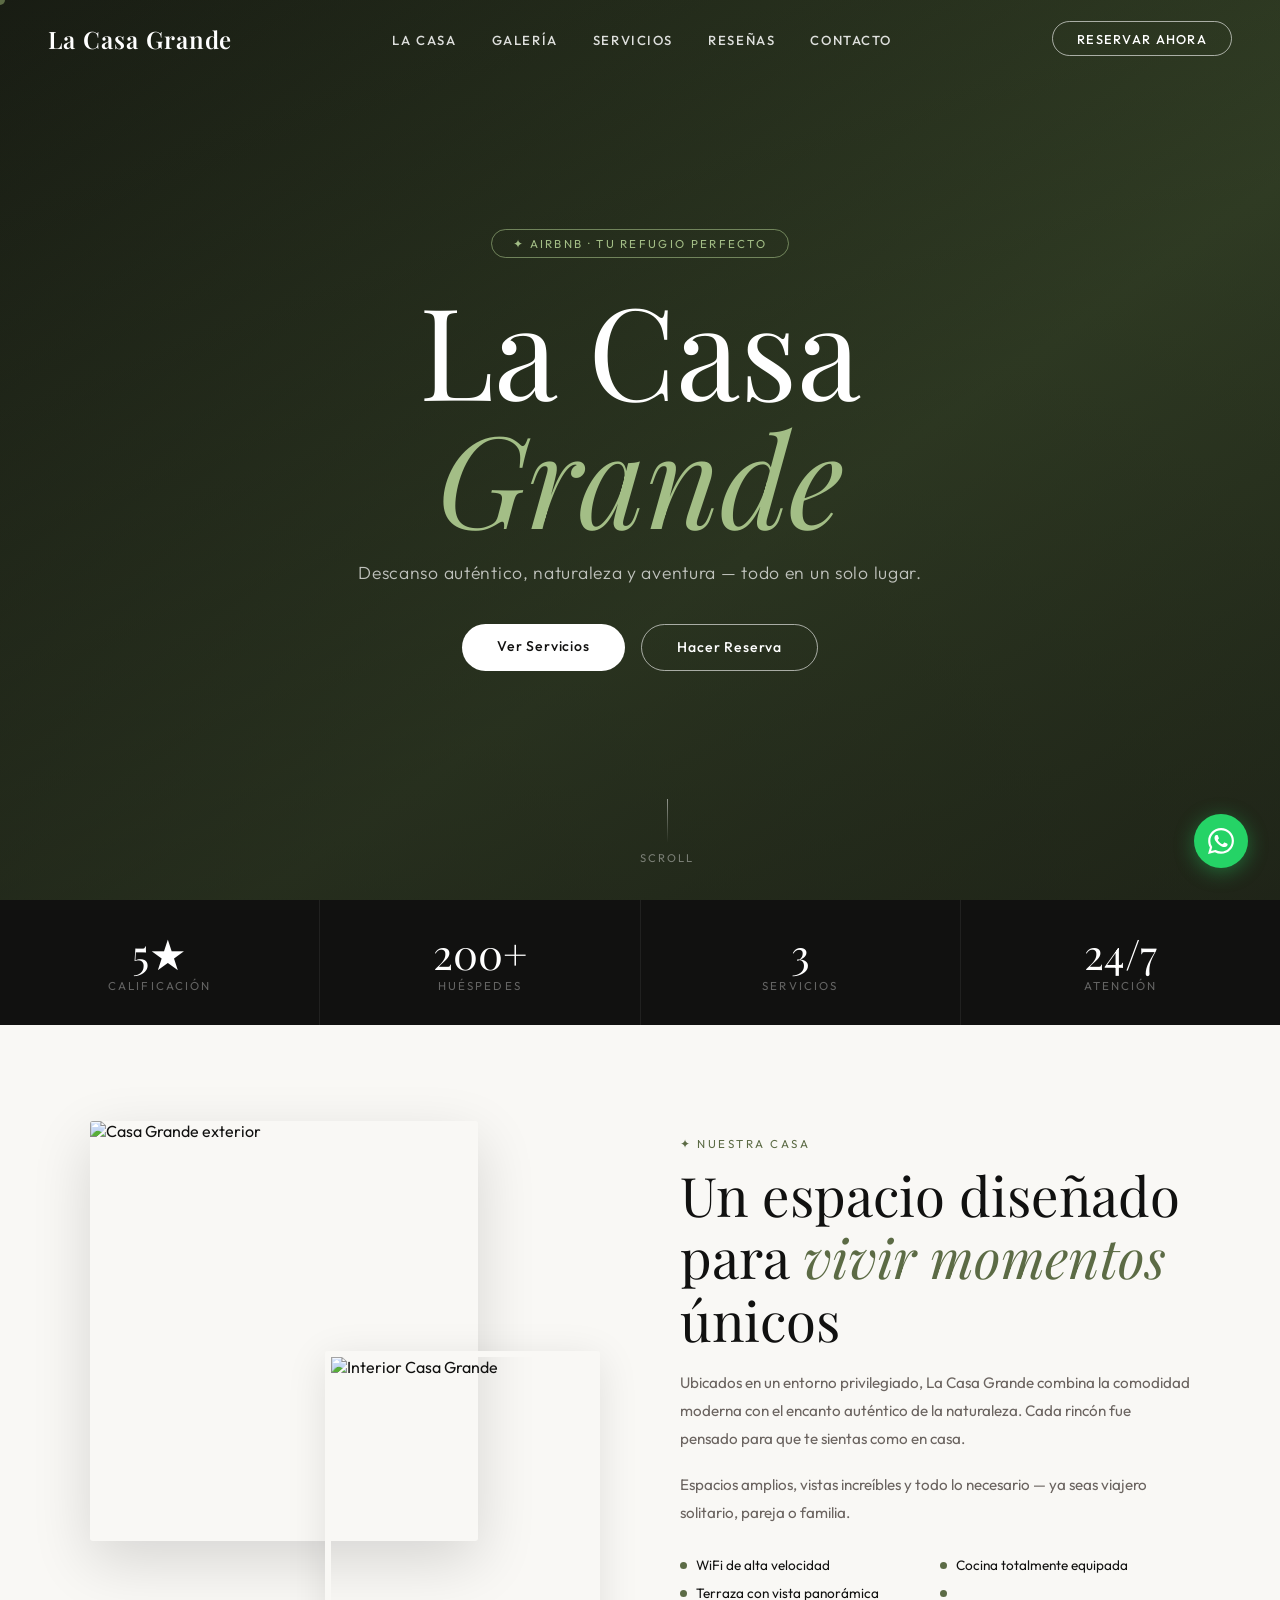
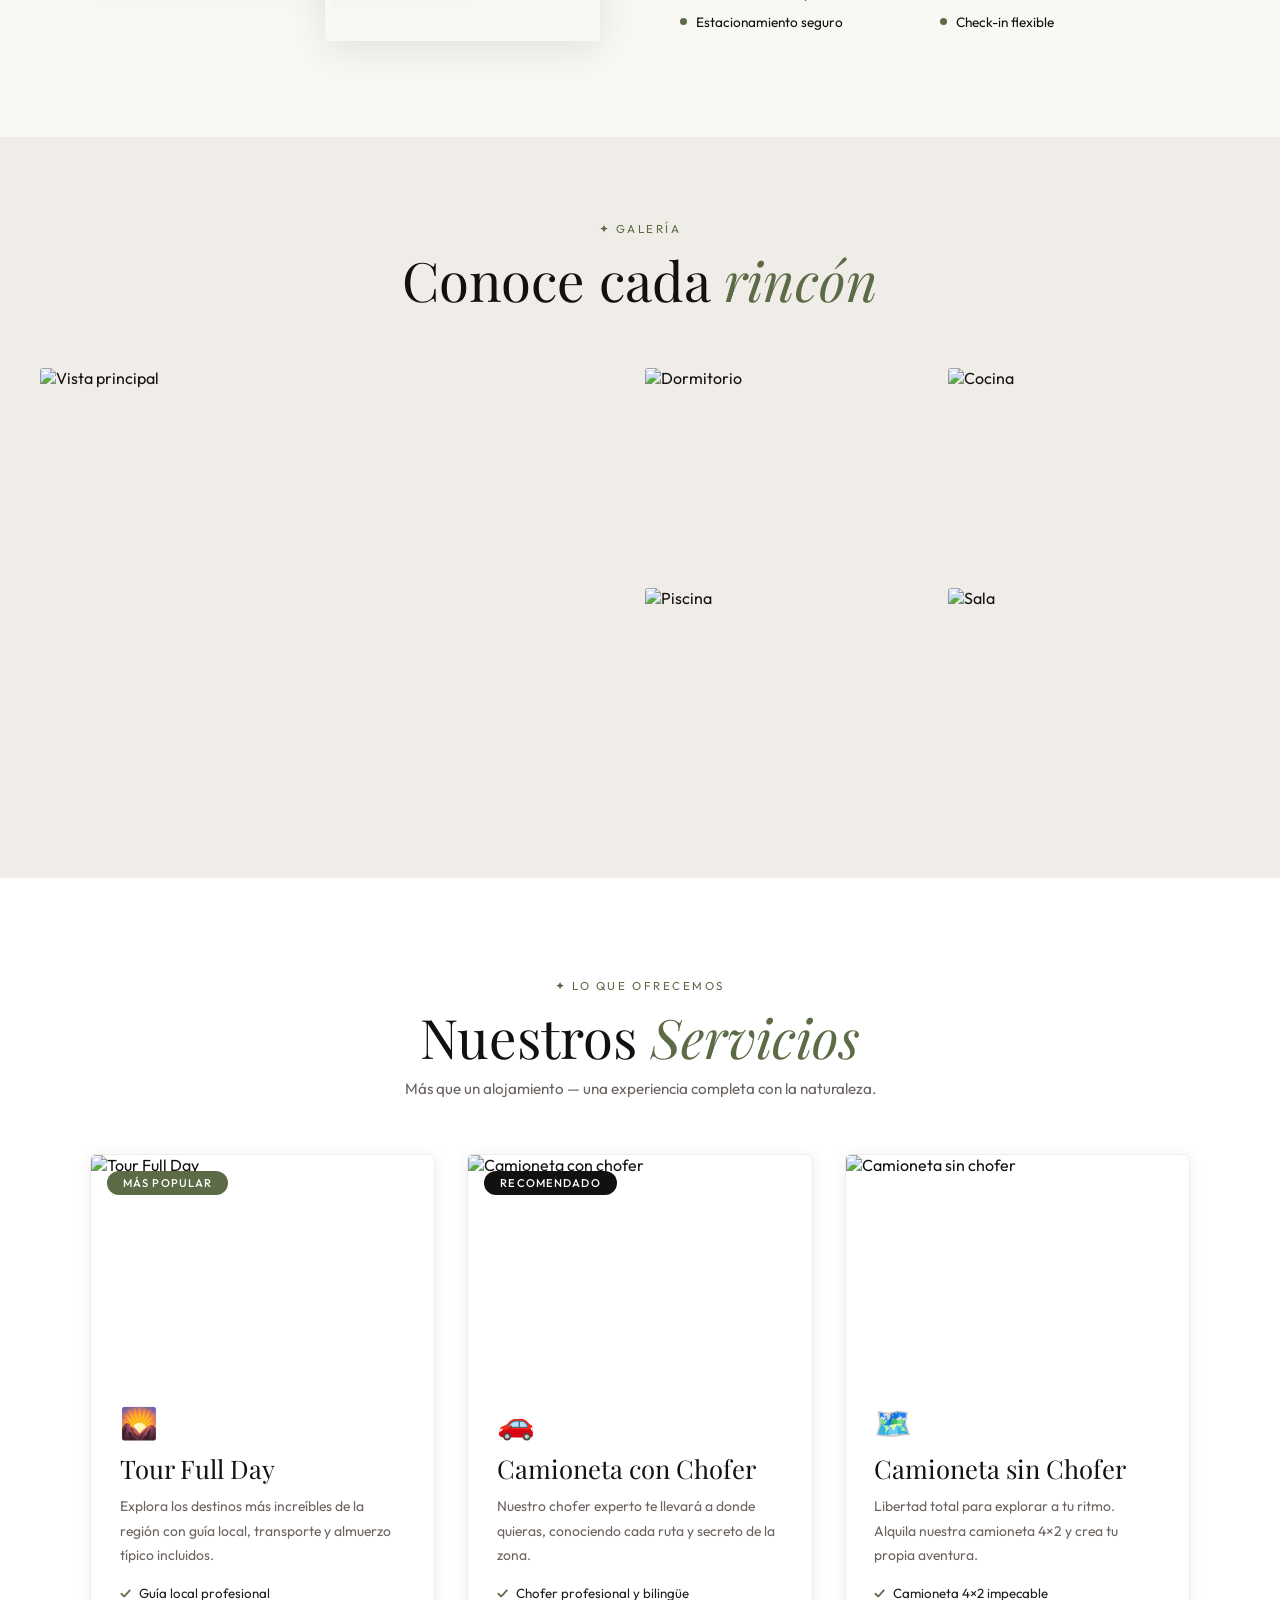
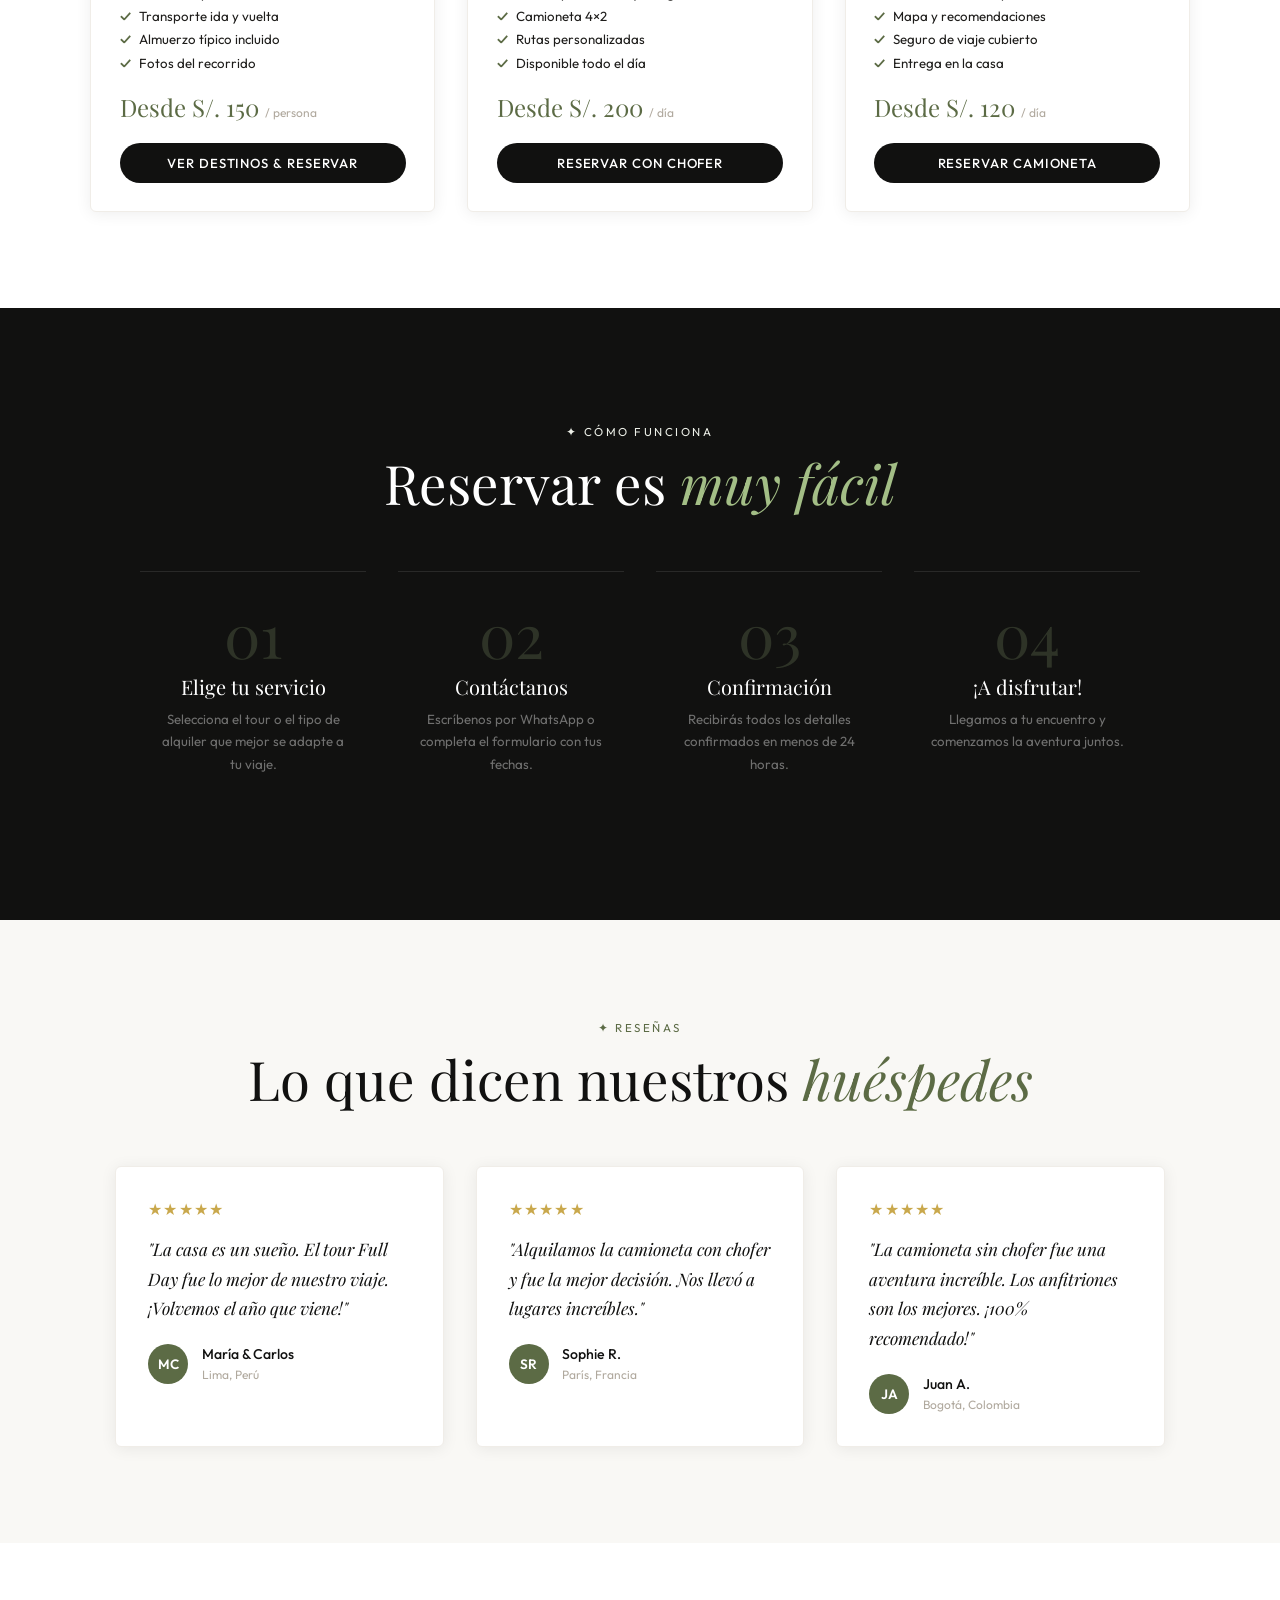
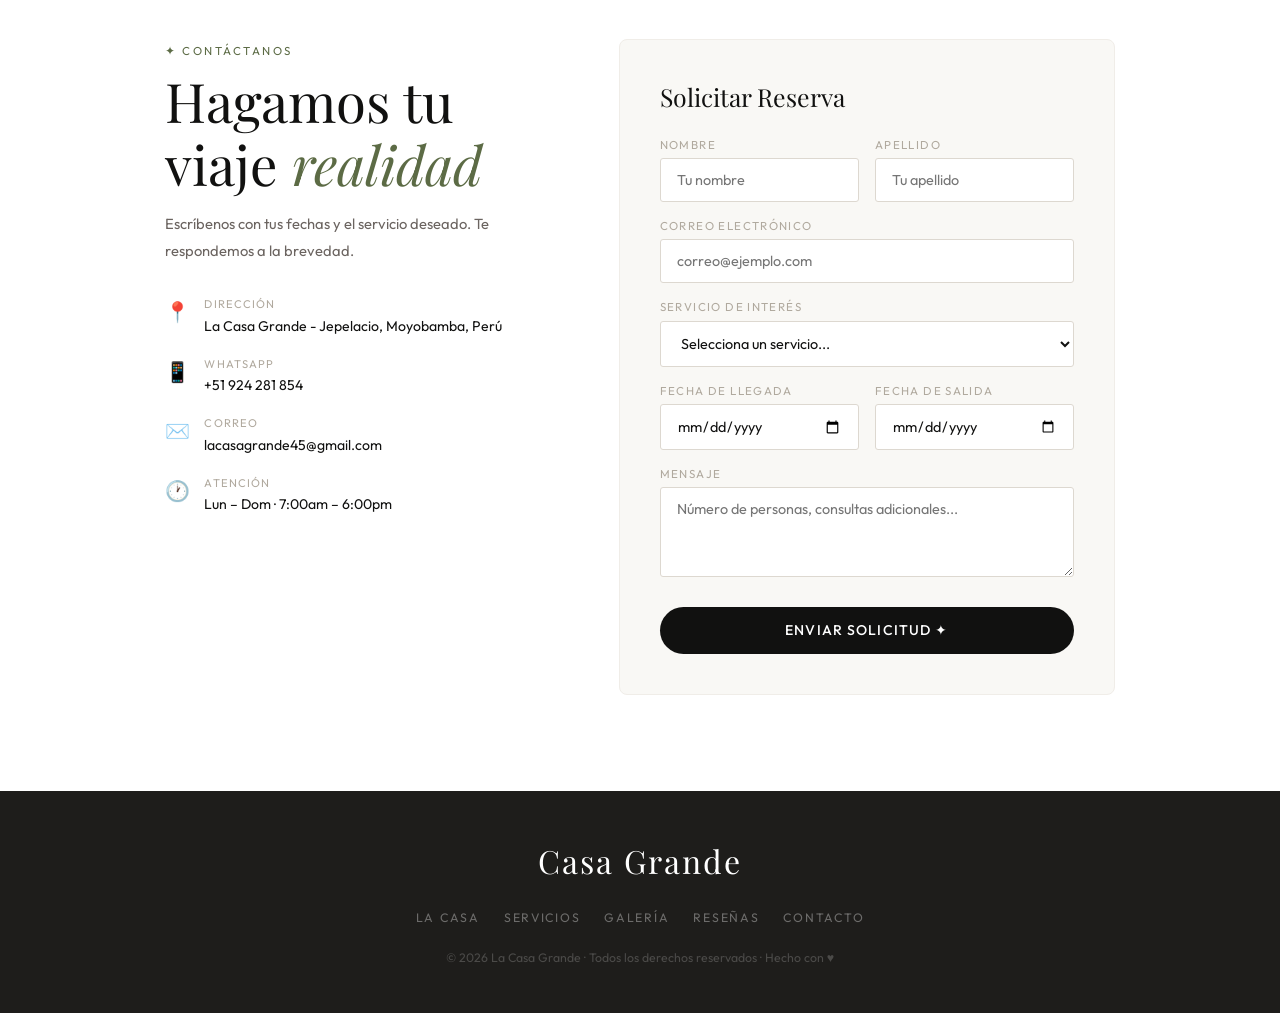
==== index.html @ bedd9e6c "Add files via upload" ====
<!DOCTYPE html>
<html lang="es">
<head>
  <meta charset="UTF-8" />
  <meta name="viewport" content="width=device-width, initial-scale=1.0" />
  <title>La Casa Grande</title>
  <link rel="preconnect" href="https://fonts.googleapis.com" />
  <link href="https://fonts.googleapis.com/css2?family=Playfair+Display:ital,wght@0,400;0,600;1,400&family=Outfit:wght@300;400;500&display=swap" rel="stylesheet" />
  <link rel="stylesheet" href="style.css" />
</head>
<body>

  <!-- CURSOR PERSONALIZADO-->
  <div id="cursor"></div>

   <!--===== NAVEGACIÓN =====>-->
  <nav id="navbar">
    <a class="nav-logo" href="#">La Casa Grande</a>
    <ul class="nav-links">
      <li><a href="#nosotros">La Casa</a></li>
      <li><a href="#galeria">Galería</a></li>
      <li><a href="#servicios">Servicios</a></li>
      <li><a href="#testimonios">Reseñas</a></li>
      <li><a href="#contacto">Contacto</a></li>
    </ul>
    <a class="nav-cta" href="#contacto">Reservar Ahora</a>
    <button class="hamburger" id="hamburger" aria-label="Menú">
      <span></span><span></span><span></span>
    </button>
  </nav>

  <!-- MENÚ MÓVIL -->
  <div class="mobile-menu" id="mobileMenu">
    <ul>
      <li><a href="#nosotros" class="mob-link">La Casa</a></li>
      <li><a href="#galeria" class="mob-link">Galería</a></li>
      <li><a href="#servicios" class="mob-link">Servicios</a></li>
      <li><a href="#testimonios" class="mob-link">Reseñas</a></li>
      <li><a href="#contacto" class="mob-link">Contacto</a></li>
    </ul>
  </div>

  <!-- ===== HERO ===== -->
  <section id="hero">
    <div class="hero-bg"></div>
    <div class="hero-foto"></div>
    <div class="hero-overlay"></div>
    <div class="hero-content">
      <p class="hero-badge">✦ Airbnb · Tu refugio perfecto</p>
      <h1 class="hero-title">La Casa <em>Grande</em></h1>
      <p class="hero-sub">Descanso auténtico, naturaleza y aventura — todo en un solo lugar.</p>
      <div class="hero-btns">
        <a class="btn-blanco" href="#servicios">Ver Servicios</a>
        <a class="btn-borde" href="#contacto">Hacer Reserva</a>
      </div>
    </div>
    <div class="hero-scroll">
      <div class="scroll-bar"></div>
      <span>Scroll</span>
    </div>
  </section>

  <!-- ===== STRIP DE NÚMEROS ===== -->
  <div class="stats-strip">
    <div class="stat-item">
      <span class="stat-n">5★</span>
      <span class="stat-l">Calificación</span>
    </div>
    <div class="stat-item">
      <span class="stat-n">200+</span>
      <span class="stat-l">Huéspedes</span>
    </div>
    <div class="stat-item">
      <span class="stat-n">3</span>
      <span class="stat-l">Servicios</span>
    </div>
    <div class="stat-item">
      <span class="stat-n">24/7</span>
      <span class="stat-l">Atención</span>
    </div>
  </div>

  <!-- ===== NOSOTROS ===== -->
  <section id="nosotros">
    <div class="nosotros-grid">
      <div class="nosotros-imgs reveal">
        <div class="img-principal">
          <!-- Reemplaza src con tu foto real -->
          <img src="https://images.unsplash.com/photo-1564013799919-ab600027ffc6?w=900&q=80" alt="Casa Grande exterior" />
        </div>
        <div class="img-secundaria">
          <!-- Reemplaza src con tu foto real -->
          <img src="https://images.unsplash.com/photo-1502005229762-cf1b2da7c5d6?w=600&q=80" alt="Interior Casa Grande" />
        </div>
      </div>
      <div class="nosotros-texto reveal">
        <span class="tag">✦ Nuestra Casa</span>
        <h2 class="titulo-seccion">Un espacio diseñado para <em>vivir momentos</em> únicos</h2>
        <p>Ubicados en un entorno privilegiado, La Casa Grande combina la comodidad moderna con el encanto auténtico de la naturaleza. Cada rincón fue pensado para que te sientas como en casa.</p>
        <p>Espacios amplios, vistas increíbles y todo lo necesario — ya seas viajero solitario, pareja o familia.</p>
        <ul class="features-list">
          <li>WiFi de alta velocidad</li>
          <li>Cocina totalmente equipada</li>
          <li>Terraza con vista panorámica</li>
          <li></li>
          <li>Estacionamiento seguro</li>
          <li>Check-in flexible</li>
        </ul>
      </div>
    </div>
  </section>

  <!-- ===== GALERÍA ===== -->
  <section id="galeria">
    <div class="seccion-cabecera reveal">
      <span class="tag">✦ Galería</span>
      <h2 class="titulo-seccion">Conoce cada <em>rincón</em></h2>
    </div>
    <div class="galeria-grid reveal">
      <!-- Reemplaza src con tus fotos reales -->
      <div class="g-item g-grande">
        <img src="https://images.unsplash.com/photo-1512917774080-9991f1c4c750?w=900&q=80" alt="Vista principal" />
        <div class="g-overlay"></div>
      </div>
      <div class="g-item">
        <img src="https://images.unsplash.com/photo-1540518614846-7eded433c457?w=600&q=80" alt="Dormitorio" />
        <div class="g-overlay"></div>
      </div>
      <div class="g-item">
        <img src="https://images.unsplash.com/photo-1600585154526-990dced4db0d?w=600&q=80" alt="Cocina" />
        <div class="g-overlay"></div>
      </div>
      <div class="g-item">
        <img src="https://images.unsplash.com/photo-1571896349842-33c89424de2d?w=600&q=80" alt="Piscina" />
        <div class="g-overlay"></div>
      </div>
      <div class="g-item">
        <img src="https://images.unsplash.com/photo-1502005229762-cf1b2da7c5d6?w=600&q=80" alt="Sala" />
        <div class="g-overlay"></div>
      </div>
    </div>
  </section>

  <!-- ===== SERVICIOS ===== -->
  <section id="servicios">
    <div class="seccion-cabecera reveal">
      <span class="tag">✦ Lo que ofrecemos</span>
      <h2 class="titulo-seccion">Nuestros <em>Servicios</em></h2>
      <p class="cabecera-sub">Más que un alojamiento — una experiencia completa con la naturaleza.</p>
    </div>

    <div class="servicios-grid">

      <!-- TOUR FULL DAY -->
      <article class="card reveal">
        <div class="card-foto">
          <img src="IMG/image/tours+.png" alt="Tour Full Day" />
          <span class="card-badge badge-verde">Más popular</span>
        </div>
        <div class="card-cuerpo">
          <div class="card-icono">🌄</div>
          <h3 class="card-titulo">Tour Full Day</h3>
          <p class="card-desc">Explora los destinos más increíbles de la región con guía local, transporte y almuerzo típico incluidos.</p>
          <ul class="card-lista">
            <li>Guía local profesional</li>
            <li>Transporte ida y vuelta</li>
            <li>Almuerzo típico incluido</li>
            <li>Fotos del recorrido</li>
          </ul>
          <p class="card-precio">Desde S/. 150 <small>/ persona</small></p>
           <a class="card-btn" href="tours.html">Ver Destinos & Reservar</a>
        </div>
      </article>

      <!-- CAMIONETA CON CHOFER -->
      <article class="card reveal">
        <div class="card-foto">
          <img src="IMG/image/changan.jpg" alt="Camioneta con chofer" />
          <span class="card-badge badge-negro">Recomendado</span>
        </div>
        <div class="card-cuerpo">
          <div class="card-icono">🚗</div>
          <h3 class="card-titulo">Camioneta con Chofer</h3>
          <p class="card-desc">Nuestro chofer experto te llevará a donde quieras, conociendo cada ruta y secreto de la zona.</p>
          <ul class="card-lista">
            <li>Chofer profesional y bilingüe</li>
            <li>Camioneta 4×2</li>
            <li>Rutas personalizadas</li>
            <li>Disponible todo el día</li>
          </ul>
          <p class="card-precio">Desde S/. 200 <small>/ día</small></p>
          <a class="card-btn" href="#contacto">Reservar con Chofer</a>
        </div>
      </article>

      <!-- CAMIONETA SIN CHOFER -->
      <article class="card reveal">
        <div class="card-foto">
          <img src="IMG/image/changan1.png" alt="Camioneta sin chofer" />
        </div>
        <div class="card-cuerpo">
          <div class="card-icono">🗺️</div>
          <h3 class="card-titulo">Camioneta sin Chofer</h3>
          <p class="card-desc">Libertad total para explorar a tu ritmo. Alquila nuestra camioneta 4×2 y crea tu propia aventura.</p>
          <ul class="card-lista">
            <li>Camioneta 4×2 impecable</li>
            <li>Mapa y recomendaciones</li>
            <li>Seguro de viaje cubierto</li>
            <li>Entrega en la casa</li>
          </ul>
          <p class="card-precio">Desde S/. 120 <small>/ día</small></p>
          <a class="card-btn" href="#contacto">Reservar Camioneta</a>
        </div>
      </article>

    </div>
  </section>

  <!-- ===== PROCESO ===== -->
  <section id="proceso">
    <div class="proceso-inner">
      <div class="seccion-cabecera reveal">
        <span class="tag tag-claro">✦ Cómo funciona</span>
        <h2 class="titulo-seccion titulo-blanco">Reservar es <em>muy fácil</em></h2>
      </div>
      <div class="pasos-grid">
        <div class="paso reveal">
          <div class="paso-num">01</div>
          <h3 class="paso-titulo">Elige tu servicio</h3>
          <p class="paso-desc">Selecciona el tour o el tipo de alquiler que mejor se adapte a tu viaje.</p>
        </div>
        <div class="paso reveal">
          <div class="paso-num">02</div>
          <h3 class="paso-titulo">Contáctanos</h3>
          <p class="paso-desc">Escríbenos por WhatsApp o completa el formulario con tus fechas.</p>
        </div>
        <div class="paso reveal">
          <div class="paso-num">03</div>
          <h3 class="paso-titulo">Confirmación</h3>
          <p class="paso-desc">Recibirás todos los detalles confirmados en menos de 24 horas.</p>
        </div>
        <div class="paso reveal">
          <div class="paso-num">04</div>
          <h3 class="paso-titulo">¡A disfrutar!</h3>
          <p class="paso-desc">Llegamos a tu encuentro y comenzamos la aventura juntos.</p>
        </div>
      </div>
    </div>
  </section>

  <!-- ===== TESTIMONIOS ===== -->
  <section id="testimonios">
    <div class="seccion-cabecera reveal">
      <span class="tag">✦ Reseñas</span>
      <h2 class="titulo-seccion">Lo que dicen nuestros <em>huéspedes</em></h2>
    </div>
    <div class="test-grid">
      <div class="test-card reveal">
        <div class="estrellas">★★★★★</div>
        <p class="test-texto">"La casa es un sueño. El tour Full Day fue lo mejor de nuestro viaje. ¡Volvemos el año que viene!"</p>
        <div class="test-autor">
          <div class="test-avatar">MC</div>
          <div>
            <strong>María & Carlos</strong>
            <span>Lima, Perú</span>
          </div>
        </div>
      </div>
      <div class="test-card reveal">
        <div class="estrellas">★★★★★</div>
        <p class="test-texto">"Alquilamos la camioneta con chofer y fue la mejor decisión. Nos llevó a lugares increíbles."</p>
        <div class="test-autor">
          <div class="test-avatar">SR</div>
          <div>
            <strong>Sophie R.</strong>
            <span>París, Francia</span>
          </div>
        </div>
      </div>
      <div class="test-card reveal">
        <div class="estrellas">★★★★★</div>
        <p class="test-texto">"La camioneta sin chofer fue una aventura increíble. Los anfitriones son los mejores. ¡100% recomendado!"</p>
        <div class="test-autor">
          <div class="test-avatar">JA</div>
          <div>
            <strong>Juan A.</strong>
            <span>Bogotá, Colombia</span>
          </div>
        </div>
      </div>
    </div>
  </section>

  <!-- ===== CONTACTO ===== -->
  <section id="contacto">
    <div class="contacto-grid">
      <div class="contacto-info reveal">
        <span class="tag">✦ Contáctanos</span>
        <h2 class="titulo-seccion">Hagamos tu viaje <em>realidad</em></h2>
        <p>Escríbenos con tus fechas y el servicio deseado. Te respondemos a la brevedad.</p>
        <ul class="info-lista">
          <li>
            <span class="info-icono">📍</span>
            <div>
              <small>Dirección</small>
              La Casa Grande - Jepelacio, Moyobamba, Perú
            </div>
          </li>
          <li>
            <span class="info-icono">📱</span>
            <div>
              <small>WhatsApp</small>
              +51 924 281 854
            </div>
          </li>
          <li>
            <span class="info-icono">✉️</span>
            <div>
              <small>Correo</small>
              lacasagrande45@gmail.com
            </div>
          </li>
          <li>
            <span class="info-icono">🕐</span>
            <div>
              <small>Atención</small>
              Lun – Dom · 7:00am – 6:00pm
            </div>
          </li>
        </ul>
      </div>

      <div class="formulario-wrap reveal">
        <h3 class="form-titulo">Solicitar Reserva</h3>
        <form id="reservaForm" novalidate>
          <div class="form-row">
            <div class="campo">
              <label for="nombre">Nombre</label>
              <input type="text" id="nombre" name="nombre" placeholder="Tu nombre" required />
            </div>
            <div class="campo">
              <label for="apellido">Apellido</label>
              <input type="text" id="apellido" name="apellido" placeholder="Tu apellido" required />
            </div>
          </div>
          <div class="campo">
            <label for="email">Correo electrónico</label>
            <input type="email" id="email" name="email" placeholder="correo@ejemplo.com" required />
          </div>
          <div class="campo">
            <label for="servicio">Servicio de interés</label>
            <select id="servicio" name="servicio" required>
              <option value="">Selecciona un servicio...</option>
              <option value="tour">🌄 Tour Full Day</option>
              <option value="con-chofer">🚗 Camioneta con Chofer</option>
              <option value="sin-chofer">🗺️ Camioneta sin Chofer</option>
              <option value="hospedaje">🏠 Solo alojamiento</option>
            </select>
          </div>
          <div class="form-row">
            <div class="campo">
              <label for="llegada">Fecha de llegada</label>
              <input type="date" id="llegada" name="llegada" required />
            </div>
            <div class="campo">
              <label for="salida">Fecha de salida</label>
              <input type="date" id="salida" name="salida" required />
            </div>
          </div>
          <div class="campo">
            <label for="mensaje">Mensaje</label>
            <textarea id="mensaje" name="mensaje" placeholder="Número de personas, consultas adicionales..."></textarea>
          </div>
          <div id="form-msg" class="form-mensaje" aria-live="polite"></div>
          <button type="submit" class="btn-submit">Enviar Solicitud ✦</button>
        </form>
      </div>
    </div>
  </section>

  <!-- ===== WHATSAPP FLOTANTE ===== -->
  <a class="wa-float" href="https://wa.me/51924281854?text=Hola%20Casa%20Grande,%20deseo%20solicitar%20una%20reserva" target="_blank" rel="noopener" title="Escríbenos por WhatsApp">
    <svg viewBox="0 0 24 24" xmlns="http://www.w3.org/2000/svg" aria-hidden="true">
      <path d="M17.472 14.382c-.297-.149-1.758-.867-2.03-.967-.273-.099-.471-.148-.67.15-.197.297-.767.966-.94 1.164-.173.199-.347.223-.644.075-.297-.15-1.255-.463-2.39-1.475-.883-.788-1.48-1.761-1.653-2.059-.173-.297-.018-.458.13-.606.134-.133.298-.347.446-.52.149-.174.198-.298.298-.497.099-.198.05-.371-.025-.52-.075-.149-.669-1.612-.916-2.207-.242-.579-.487-.5-.669-.51-.173-.008-.371-.01-.57-.01-.198 0-.52.074-.792.372-.272.297-1.04 1.016-1.04 2.479 0 1.462 1.065 2.875 1.213 3.074.149.198 2.096 3.2 5.077 4.487.709.306 1.262.489 1.694.625.712.227 1.36.195 1.871.118.571-.085 1.758-.719 2.006-1.413.248-.694.248-1.289.173-1.413-.074-.124-.272-.198-.57-.347m-5.421 7.403h-.004a9.87 9.87 0 01-5.031-1.378l-.361-.214-3.741.982.998-3.648-.235-.374a9.86 9.86 0 01-1.51-5.26c.001-5.45 4.436-9.884 9.888-9.884 2.64 0 5.122 1.03 6.988 2.898a9.825 9.825 0 012.893 6.994c-.003 5.45-4.437 9.884-9.885 9.884m8.413-18.297A11.815 11.815 0 0012.05 0C5.495 0 .16 5.335.157 11.892c0 2.096.547 4.142 1.588 5.945L.057 24l6.305-1.654a11.882 11.882 0 005.683 1.448h.005c6.554 0 11.89-5.335 11.893-11.893a11.821 11.821 0 00-3.48-8.413z"/>
    </svg>
  </a>

  <!-- ===== FOOTER ===== -->
  <footer id="footer">
    <div class="footer-inner">
      <div class="footer-logo">Casa Grande</div>
      <ul class="footer-nav">
        <li><a href="#nosotros">La Casa</a></li>
        <li><a href="#servicios">Servicios</a></li>
        <li><a href="#galeria">Galería</a></li>
        <li><a href="#testimonios">Reseñas</a></li>
        <li><a href="#contacto">Contacto</a></li>
      </ul>
      <p class="footer-copy">© 2026 La Casa Grande · Todos los derechos reservados · Hecho con ♥</p>
    </div>
  </footer>

  <script src="script.js"></script>
</body>
</html>
---- style.css ----
/* ============================================================
   CASA GRANDE — style.css
   Paleta: Blanco puro · Negro profundo · Verde oliva/salvia
   Tipografía: Playfair Display (display) + Outfit (body)
   ============================================================ */

/* ===== VARIABLES ===== */
:root {
  --blanco:    #ffffff;
  --crema:     #f9f8f5;
  --gris-claro:#f0ede8;
  --gris-med:  #b0a99e;
  --gris-text: #6b6460;
  --negro:     #111110;
  --negro-soft:#1e1d1b;
  --oliva:     #5c6b45;
  --oliva-clr: #7a8f5f;
  --oliva-bg:  #edf0e8;
  --dorado:    #c9a84c;

  --sombra-s:  0 2px 16px rgba(0,0,0,.07);
  --sombra-m:  0 8px 40px rgba(0,0,0,.10);
  --sombra-l:  0 20px 60px rgba(0,0,0,.14);
  --radio:     3px;
  --transicion: .35s cubic-bezier(.4,0,.2,1);
}

/* ===== RESET ===== */
*, *::before, *::after {
  box-sizing: border-box;
  margin: 0;
  padding: 0;
}

html {
  scroll-behavior: smooth;
  font-size: 16px;
}

body {
  font-family: 'Outfit', sans-serif;
  background: var(--blanco);
  color: var(--negro);
  overflow-x: hidden;
  cursor: none;
}

img {
  display: block;
  width: 100%;
  height: 100%;
  object-fit: cover;
}

a {
  text-decoration: none;
  color: inherit;
}

ul {
  list-style: none;
}

/* ===== CURSOR ===== */
#cursor {
  position: fixed;
  z-index: 9999;
  width: 10px;
  height: 10px;
  background: var(--oliva);
  border-radius: 50%;
  pointer-events: none;
  transform: translate(-50%, -50%);
  transition: transform .18s ease, background .3s, width .18s, height .18s;
}

#cursor.grande {
  width: 44px;
  height: 44px;
  background: rgba(92, 107, 69, .15);
  border: 1.5px solid var(--oliva);
}

/* ===== CLASES UTILITARIAS ===== */
.tag {
  display: inline-block;
  font-size: .72rem;
  letter-spacing: .22em;
  text-transform: uppercase;
  color: var(--oliva);
  margin-bottom: .8rem;
}

.tag-claro { color: var(--oliva-bg); }

.titulo-seccion {
  font-family: 'Playfair Display', serif;
  font-size: clamp(2rem, 4.5vw, 3.4rem);
  font-weight: 400;
  line-height: 1.15;
  color: var(--negro);
}

.titulo-seccion em {
  font-style: italic;
  color: var(--oliva);
}

.titulo-blanco { color: var(--blanco); }
.titulo-blanco em { color: #a3be86; }

.seccion-cabecera { text-align: center; margin-bottom: 3.5rem; }
.cabecera-sub { color: var(--gris-text); margin-top: .7rem; font-size: .95rem; }

section { padding: 6rem 2rem; }

/* ===== REVEAL ANIMATION ===== */
.reveal {
  opacity: 0;
  transform: translateY(28px);
  transition: opacity .75s ease, transform .75s ease;
}
.reveal.visible {
  opacity: 1;
  transform: translateY(0);
}

/* ===== BOTONES GLOBALES ===== */
.btn-blanco {
  display: inline-block;
  padding: .85rem 2.2rem;
  background: var(--blanco);
  color: var(--negro);
  border-radius: 2rem;
  font-size: .88rem;
  font-weight: 500;
  letter-spacing: .06em;
  transition: background var(--transicion), transform .2s;
}
.btn-blanco:hover { background: var(--gris-claro); transform: translateY(-2px); }

.btn-borde {
  display: inline-block;
  padding: .85rem 2.2rem;
  background: transparent;
  color: var(--blanco);
  border: 1.5px solid rgba(255,255,255,.6);
  border-radius: 2rem;
  font-size: .88rem;
  font-weight: 500;
  letter-spacing: .06em;
  transition: background var(--transicion);
}
.btn-borde:hover { background: rgba(255,255,255,.12); }

/* ================================================================
   NAVEGACIÓN
   ================================================================ */
#navbar {
  position: fixed;
  top: 0; left: 0; right: 0;
  z-index: 100;
  display: flex;
  align-items: center;
  justify-content: space-between;
  padding: 1.3rem 3rem;
  background: transparent;
  transition: background var(--transicion), box-shadow var(--transicion), padding var(--transicion);
}

#navbar.scrolled {
  background: rgba(255,255,255,.95);
  backdrop-filter: blur(16px);
  box-shadow: var(--sombra-s);
  padding: .9rem 3rem;
}

.nav-logo {
  font-family: 'Playfair Display', serif;
  font-size: 1.5rem;
  font-weight: 600;
  color: var(--blanco);
  letter-spacing: .04em;
  transition: color var(--transicion);
}
#navbar.scrolled .nav-logo { color: var(--negro); }

.nav-links {
  display: flex;
  gap: 2.2rem;
}
.nav-links a {
  font-size: .82rem;
  font-weight: 500;
  letter-spacing: .12em;
  text-transform: uppercase;
  color: rgba(255,255,255,.85);
  transition: color var(--transicion);
}
#navbar.scrolled .nav-links a { color: var(--negro); }
.nav-links a:hover { color: var(--oliva-clr); }

.nav-cta {
  padding: .55rem 1.5rem;
  border: 1.5px solid rgba(255,255,255,.6);
  border-radius: 2rem;
  font-size: .8rem;
  font-weight: 500;
  letter-spacing: .1em;
  text-transform: uppercase;
  color: var(--blanco);
  transition: all var(--transicion);
}
#navbar.scrolled .nav-cta { border-color: var(--negro); color: var(--negro); }
.nav-cta:hover {
  background: var(--oliva);
  border-color: var(--oliva);
  color: var(--blanco) !important;
}

/* Hamburger */
.hamburger {
  display: none;
  flex-direction: column;
  gap: 5px;
  background: none;
  border: none;
  cursor: none;
  padding: .3rem;
}
.hamburger span {
  display: block;
  width: 24px;
  height: 2px;
  background: var(--blanco);
  border-radius: 2px;
  transition: background var(--transicion), transform .3s;
}
#navbar.scrolled .hamburger span { background: var(--negro); }

/* Mobile menu */
.mobile-menu {
  position: fixed;
  top: 0; left: 0; right: 0; bottom: 0;
  z-index: 90;
  background: var(--negro);
  display: flex;
  align-items: center;
  justify-content: center;
  flex-direction: column;
  gap: 2rem;
  transform: translateX(100%);
  transition: transform .4s cubic-bezier(.77,0,.18,1);
}
.mobile-menu.abierto { transform: translateX(0); }
.mobile-menu ul { text-align: center; }
.mobile-menu li { margin-bottom: 1.5rem; }
.mobile-menu a {
  font-family: 'Playfair Display', serif;
  font-size: 2rem;
  color: var(--blanco);
  letter-spacing: .04em;
  transition: color .3s;
}
.mobile-menu a:hover { color: var(--oliva-clr); }

/* ================================================================
   HERO
   ================================================================ */
#hero {
  position: relative;
  height: 100vh;
  min-height: 640px;
  display: flex;
  align-items: center;
  justify-content: center;
  overflow: hidden;
}

.hero-bg {
  position: absolute;
  inset: 0;
  background: linear-gradient(145deg, #1a1f14 0%, #3a4a2a 60%, #2d3820 100%);
}

.hero-foto {
  position: absolute;
  inset: 0;
  /* Reemplaza esta URL con tu foto principal real */
  background: url('https://images.unsplash.com/photo-1512917774080-9991f1c4c750?w=1600&q=80') center/cover no-repeat;
  opacity: .38;
}

.hero-overlay {
  position: absolute;
  inset: 0;
  background: linear-gradient(
    to bottom,
    rgba(17,17,16,.2) 0%,
    rgba(17,17,16,.5) 100%
  );
}

.hero-content {
  position: relative;
  z-index: 2;
  text-align: center;
  padding: 0 1.5rem;
}

.hero-badge {
  display: inline-block;
  border: 1px solid rgba(163,190,134,.6);
  color: #a3be86;
  padding: .38rem 1.3rem;
  border-radius: 2rem;
  font-size: .72rem;
  letter-spacing: .2em;
  text-transform: uppercase;
  margin-bottom: 1.6rem;
  animation: subir .9s .2s both;
}

.hero-title {
  font-family: 'Playfair Display', serif;
  font-size: clamp(4rem, 10vw, 8.5rem);
  font-weight: 400;
  line-height: 1;
  color: var(--blanco);
  animation: subir .9s .4s both;
}
.hero-title em {
  font-style: italic;
  color: #a3be86;
  display: block;
}

.hero-sub {
  margin-top: 1.3rem;
  font-size: clamp(.9rem, 2vw, 1.1rem);
  color: rgba(255,255,255,.7);
  font-weight: 300;
  letter-spacing: .04em;
  animation: subir .9s .6s both;
}

.hero-btns {
  display: flex;
  gap: 1rem;
  justify-content: center;
  flex-wrap: wrap;
  margin-top: 2.5rem;
  animation: subir .9s .8s both;
}

.hero-scroll {
  position: absolute;
  bottom: 2.2rem;
  left: 50%;
  transform: translateX(-50%);
  display: flex;
  flex-direction: column;
  align-items: center;
  gap: .5rem;
  color: rgba(255,255,255,.4);
  font-size: .7rem;
  letter-spacing: .18em;
  text-transform: uppercase;
  animation: subir .9s 1s both;
}

.scroll-bar {
  width: 1px;
  height: 44px;
  background: linear-gradient(to bottom, rgba(255,255,255,.5), transparent);
  animation: pulso-scroll 2s ease-in-out infinite;
}

/* ================================================================
   STATS STRIP
   ================================================================ */
.stats-strip {
  background: var(--negro);
  display: flex;
  justify-content: center;
  flex-wrap: wrap;
}

.stat-item {
  flex: 1;
  min-width: 160px;
  padding: 2rem 2rem;
  text-align: center;
  border-right: 1px solid rgba(255,255,255,.07);
  display: flex;
  flex-direction: column;
  gap: .3rem;
}
.stat-item:last-child { border-right: none; }

.stat-n {
  font-family: 'Playfair Display', serif;
  font-size: 2.6rem;
  font-weight: 400;
  color: var(--blanco);
  line-height: 1;
}

.stat-l {
  font-size: .72rem;
  letter-spacing: .18em;
  text-transform: uppercase;
  color: rgba(255,255,255,.35);
}

/* ================================================================
   NOSOTROS
   ================================================================ */
#nosotros {
  background: var(--crema);
}

.nosotros-grid {
  max-width: 1100px;
  margin: 0 auto;
  display: grid;
  grid-template-columns: 1fr 1fr;
  gap: 5rem;
  align-items: center;
}

.nosotros-imgs {
  position: relative;
  height: 520px;
}

.img-principal {
  position: absolute;
  top: 0; left: 0;
  width: 76%;
  height: 420px;
  border-radius: var(--radio);
  overflow: hidden;
  box-shadow: var(--sombra-l);
}

.img-secundaria {
  position: absolute;
  bottom: 0; right: 0;
  width: 54%;
  height: 290px;
  border-radius: var(--radio);
  overflow: hidden;
  box-shadow: var(--sombra-m);
  border: 6px solid var(--crema);
}

.nosotros-texto p {
  color: var(--gris-text);
  line-height: 1.85;
  font-size: .95rem;
  margin-top: 1.1rem;
}

.features-list {
  margin-top: 1.8rem;
  display: grid;
  grid-template-columns: 1fr 1fr;
  gap: .65rem;
}

.features-list li {
  display: flex;
  align-items: center;
  gap: .55rem;
  font-size: .85rem;
  color: var(--negro);
}

.features-list li::before {
  content: '';
  display: block;
  width: 7px;
  height: 7px;
  background: var(--oliva);
  border-radius: 50%;
  flex-shrink: 0;
}

/* ================================================================
   GALERÍA
   ================================================================ */
#galeria {
  background: var(--gris-claro);
  padding: 5rem 2rem;
}

.galeria-grid {
  max-width: 1200px;
  margin: 0 auto;
  display: grid;
  grid-template-columns: repeat(4, 1fr);
  grid-template-rows: 210px 210px;
  gap: 10px;
}

.g-item {
  border-radius: var(--radio);
  overflow: hidden;
  position: relative;
}

.g-item.g-grande {
  grid-column: span 2;
  grid-row: span 2;
}

.g-item img {
  transition: transform .55s ease;
}
.g-item:hover img { transform: scale(1.06); }

.g-overlay {
  position: absolute;
  inset: 0;
  background: linear-gradient(to top, rgba(17,17,16,.35), transparent);
  opacity: 0;
  transition: opacity .3s;
}
.g-item:hover .g-overlay { opacity: 1; }

/* ================================================================
   SERVICIOS
   ================================================================ */
#servicios {
  background: var(--blanco);
}

.servicios-grid {
  max-width: 1100px;
  margin: 0 auto;
  display: grid;
  grid-template-columns: repeat(auto-fit, minmax(300px, 1fr));
  gap: 2rem;
}

.card {
  background: var(--blanco);
  border: 1px solid var(--gris-claro);
  border-radius: 6px;
  overflow: hidden;
  box-shadow: var(--sombra-s);
  transition: transform var(--transicion), box-shadow var(--transicion);
}
.card:hover {
  transform: translateY(-8px);
  box-shadow: var(--sombra-l);
}

.card-foto {
  height: 220px;
  position: relative;
  overflow: hidden;
}
.card-foto img { transition: transform .55s ease; }
.card:hover .card-foto img { transform: scale(1.08); }

.card-badge {
  position: absolute;
  top: 1rem; left: 1rem;
  padding: .3rem 1rem;
  border-radius: 2rem;
  font-size: .7rem;
  letter-spacing: .1em;
  text-transform: uppercase;
  font-weight: 500;
}
.badge-verde { background: var(--oliva); color: var(--blanco); }
.badge-negro { background: var(--negro); color: var(--blanco); }

.card-cuerpo { padding: 1.8rem; }

.card-icono { font-size: 1.9rem; margin-bottom: .7rem; }

.card-titulo {
  font-family: 'Playfair Display', serif;
  font-size: 1.6rem;
  font-weight: 400;
  line-height: 1.2;
  color: var(--negro);
}

.card-desc {
  margin-top: .65rem;
  color: var(--gris-text);
  font-size: .87rem;
  line-height: 1.75;
}

.card-lista {
  margin-top: 1.1rem;
  display: flex;
  flex-direction: column;
  gap: .45rem;
}
.card-lista li {
  font-size: .83rem;
  color: var(--negro-soft);
  display: flex;
  align-items: center;
  gap: .5rem;
}
.card-lista li::before {
  content: '✓';
  color: var(--oliva);
  font-weight: 700;
  flex-shrink: 0;
}

.card-precio {
  margin-top: 1.3rem;
  font-family: 'Playfair Display', serif;
  font-size: 1.5rem;
  font-weight: 400;
  color: var(--oliva);
}
.card-precio small {
  font-family: 'Outfit', sans-serif;
  font-size: .75rem;
  color: var(--gris-med);
}

.card-btn {
  display: block;
  margin-top: 1.2rem;
  text-align: center;
  padding: .75rem 1rem;
  background: var(--negro);
  color: var(--blanco);
  border-radius: 2rem;
  font-size: .82rem;
  font-weight: 500;
  letter-spacing: .07em;
  text-transform: uppercase;
  transition: background var(--transicion);
}
.card-btn:hover { background: var(--oliva); }

/* ================================================================
   PROCESO
   ================================================================ */
#proceso {
  background: var(--negro);
  padding: 7rem 2rem;
}

.proceso-inner { max-width: 1000px; margin: 0 auto; }

.pasos-grid {
  display: grid;
  grid-template-columns: repeat(auto-fit, minmax(200px, 1fr));
  gap: 2rem;
  margin-top: .5rem;
}

.paso {
  padding: 2rem 1rem;
  border-top: 1px solid rgba(255,255,255,.1);
  text-align: center;
}

.paso-num {
  font-family: 'Playfair Display', serif;
  font-size: 3.8rem;
  font-weight: 400;
  color: rgba(163,190,134,.2);
  line-height: 1;
}

.paso-titulo {
  font-family: 'Playfair Display', serif;
  font-size: 1.25rem;
  font-weight: 400;
  color: var(--blanco);
  margin-top: .5rem;
}

.paso-desc {
  font-size: .83rem;
  color: rgba(255,255,255,.4);
  margin-top: .5rem;
  line-height: 1.72;
}

/* ================================================================
   TESTIMONIOS
   ================================================================ */
#testimonios { background: var(--crema); }

.test-grid {
  max-width: 1050px;
  margin: 0 auto;
  display: grid;
  grid-template-columns: repeat(auto-fit, minmax(280px, 1fr));
  gap: 2rem;
}

.test-card {
  background: var(--blanco);
  border: 1px solid var(--gris-claro);
  border-radius: 6px;
  padding: 2rem;
  box-shadow: var(--sombra-s);
}

.estrellas {
  color: var(--dorado);
  font-size: 1rem;
  letter-spacing: .08em;
}

.test-texto {
  font-family: 'Playfair Display', serif;
  font-size: 1.08rem;
  font-style: italic;
  line-height: 1.72;
  color: var(--negro);
  margin-top: .9rem;
}

.test-autor {
  margin-top: 1.3rem;
  display: flex;
  align-items: center;
  gap: .85rem;
}

.test-avatar {
  width: 40px;
  height: 40px;
  border-radius: 50%;
  background: var(--oliva);
  display: flex;
  align-items: center;
  justify-content: center;
  color: var(--blanco);
  font-weight: 600;
  font-size: .85rem;
  flex-shrink: 0;
}

.test-autor strong {
  display: block;
  font-size: .88rem;
  font-weight: 500;
}
.test-autor span {
  font-size: .75rem;
  color: var(--gris-med);
}

/* ================================================================
   CONTACTO
   ================================================================ */
#contacto { background: var(--blanco); }

.contacto-grid {
  max-width: 950px;
  margin: 0 auto;
  display: grid;
  grid-template-columns: 1fr 1.3fr;
  gap: 4.5rem;
  align-items: start;
}

.contacto-info p {
  color: var(--gris-text);
  font-size: .92rem;
  line-height: 1.8;
  margin-top: 1rem;
}

.info-lista {
  margin-top: 2rem;
  display: flex;
  flex-direction: column;
  gap: 1.2rem;
}

.info-lista li {
  display: flex;
  align-items: flex-start;
  gap: .9rem;
  font-size: .88rem;
  color: var(--negro);
  line-height: 1.5;
}

.info-icono { font-size: 1.25rem; flex-shrink: 0; margin-top: .05rem; }

.info-lista small {
  display: block;
  font-size: .7rem;
  letter-spacing: .1em;
  text-transform: uppercase;
  color: var(--gris-med);
  margin-bottom: .15rem;
}

/* Formulario */
.formulario-wrap {
  background: var(--crema);
  border-radius: 8px;
  padding: 2.5rem;
  border: 1px solid var(--gris-claro);
}

.form-titulo {
  font-family: 'Playfair Display', serif;
  font-size: 1.55rem;
  font-weight: 400;
  color: var(--negro);
  margin-bottom: 1.5rem;
}

.form-row {
  display: grid;
  grid-template-columns: 1fr 1fr;
  gap: 1rem;
}

.campo {
  margin-bottom: 1rem;
}

.campo label {
  display: block;
  font-size: .72rem;
  letter-spacing: .12em;
  text-transform: uppercase;
  color: var(--gris-med);
  margin-bottom: .4rem;
}

.campo input,
.campo select,
.campo textarea {
  width: 100%;
  padding: .75rem 1rem;
  border: 1.5px solid #ddd8d0;
  border-radius: var(--radio);
  font-family: 'Outfit', sans-serif;
  font-size: .9rem;
  color: var(--negro);
  background: var(--blanco);
  outline: none;
  cursor: none;
  transition: border-color var(--transicion), box-shadow var(--transicion);
}

.campo input:focus,
.campo select:focus,
.campo textarea:focus {
  border-color: var(--oliva);
  box-shadow: 0 0 0 3px rgba(92,107,69,.12);
}

.campo textarea {
  resize: vertical;
  min-height: 90px;
}

.form-mensaje {
  font-size: .85rem;
  padding: .6rem;
  border-radius: var(--radio);
  display: none;
}
.form-mensaje.ok  { display: block; background: var(--oliva-bg); color: var(--oliva); }
.form-mensaje.err { display: block; background: #fde8e8; color: #b93232; }

.btn-submit {
  width: 100%;
  padding: .9rem;
  background: var(--negro);
  color: var(--blanco);
  border: none;
  border-radius: 2rem;
  font-family: 'Outfit', sans-serif;
  font-size: .88rem;
  font-weight: 500;
  letter-spacing: .08em;
  text-transform: uppercase;
  cursor: none;
  margin-top: .6rem;
  transition: background var(--transicion), transform .2s;
}
.btn-submit:hover { background: var(--oliva); transform: translateY(-1px); }

/* ================================================================
   WHATSAPP FLOTANTE
   ================================================================ */
.wa-float {
  position: fixed;
  bottom: 2rem; right: 2rem;
  z-index: 50;
  width: 54px;
  height: 54px;
  background: #25d366;
  border-radius: 50%;
  display: flex;
  align-items: center;
  justify-content: center;
  box-shadow: 0 4px 20px rgba(37,211,102,.4);
  transition: transform .3s;
  animation: pulso-wa 2.5s ease-in-out infinite;
}
.wa-float:hover { transform: scale(1.1); }
.wa-float svg { width: 26px; height: 26px; fill: white; }

/* ================================================================
   FOOTER
   ================================================================ */
#footer {
  background: var(--negro-soft);
  padding: 3rem 2rem;
}

.footer-inner { text-align: center; }

.footer-logo {
  font-family: 'Playfair Display', serif;
  font-size: 2rem;
  font-weight: 400;
  color: var(--blanco);
  letter-spacing: .06em;
}

.footer-nav {
  display: flex;
  gap: 1.5rem;
  justify-content: center;
  flex-wrap: wrap;
  margin: 1.5rem 0;
}

.footer-nav a {
  font-size: .77rem;
  letter-spacing: .14em;
  text-transform: uppercase;
  color: rgba(255,255,255,.35);
  transition: color var(--transicion);
}
.footer-nav a:hover { color: var(--oliva-clr); }

.footer-copy {
  font-size: .77rem;
  color: rgba(255,255,255,.2);
}

/* ================================================================
   ANIMACIONES KEYFRAMES
   ================================================================ */
@keyframes subir {
  from { opacity: 0; transform: translateY(22px); }
  to   { opacity: 1; transform: translateY(0); }
}

@keyframes pulso-scroll {
  0%, 100% { opacity: 0; transform: scaleY(0); transform-origin: top; }
  50%       { opacity: 1; transform: scaleY(1); }
}

@keyframes pulso-wa {
  0%, 100% { box-shadow: 0 4px 20px rgba(37,211,102,.4); }
  50%       { box-shadow: 0 4px 36px rgba(37,211,102,.65); }
}

/* ================================================================
   RESPONSIVE
   ================================================================ */
@media (max-width: 960px) {
  #navbar { padding: 1rem 1.5rem; }
  .nav-links, .nav-cta { display: none; }
  .hamburger { display: flex; }

  .nosotros-grid { grid-template-columns: 1fr; gap: 3rem; }
  .nosotros-imgs { height: 320px; }
  .img-principal { width: 80%; height: 280px; }
  .img-secundaria { width: 55%; height: 220px; }

  .galeria-grid {
    grid-template-columns: repeat(2, 1fr);
    grid-template-rows: auto;
  }
  .g-item.g-grande { grid-column: span 2; height: 240px; }
  .g-item { height: 200px; }

  .contacto-grid { grid-template-columns: 1fr; gap: 2.5rem; }
  .form-row { grid-template-columns: 1fr; }
}

@media (max-width: 520px) {
  .hero-title { font-size: 3.2rem; }
  .hero-btns  { flex-direction: column; align-items: center; }
  .galeria-grid { grid-template-columns: 1fr; }
  .g-item.g-grande { grid-column: span 1; height: 220px; }
  section { padding: 4rem 1.2rem; }
}
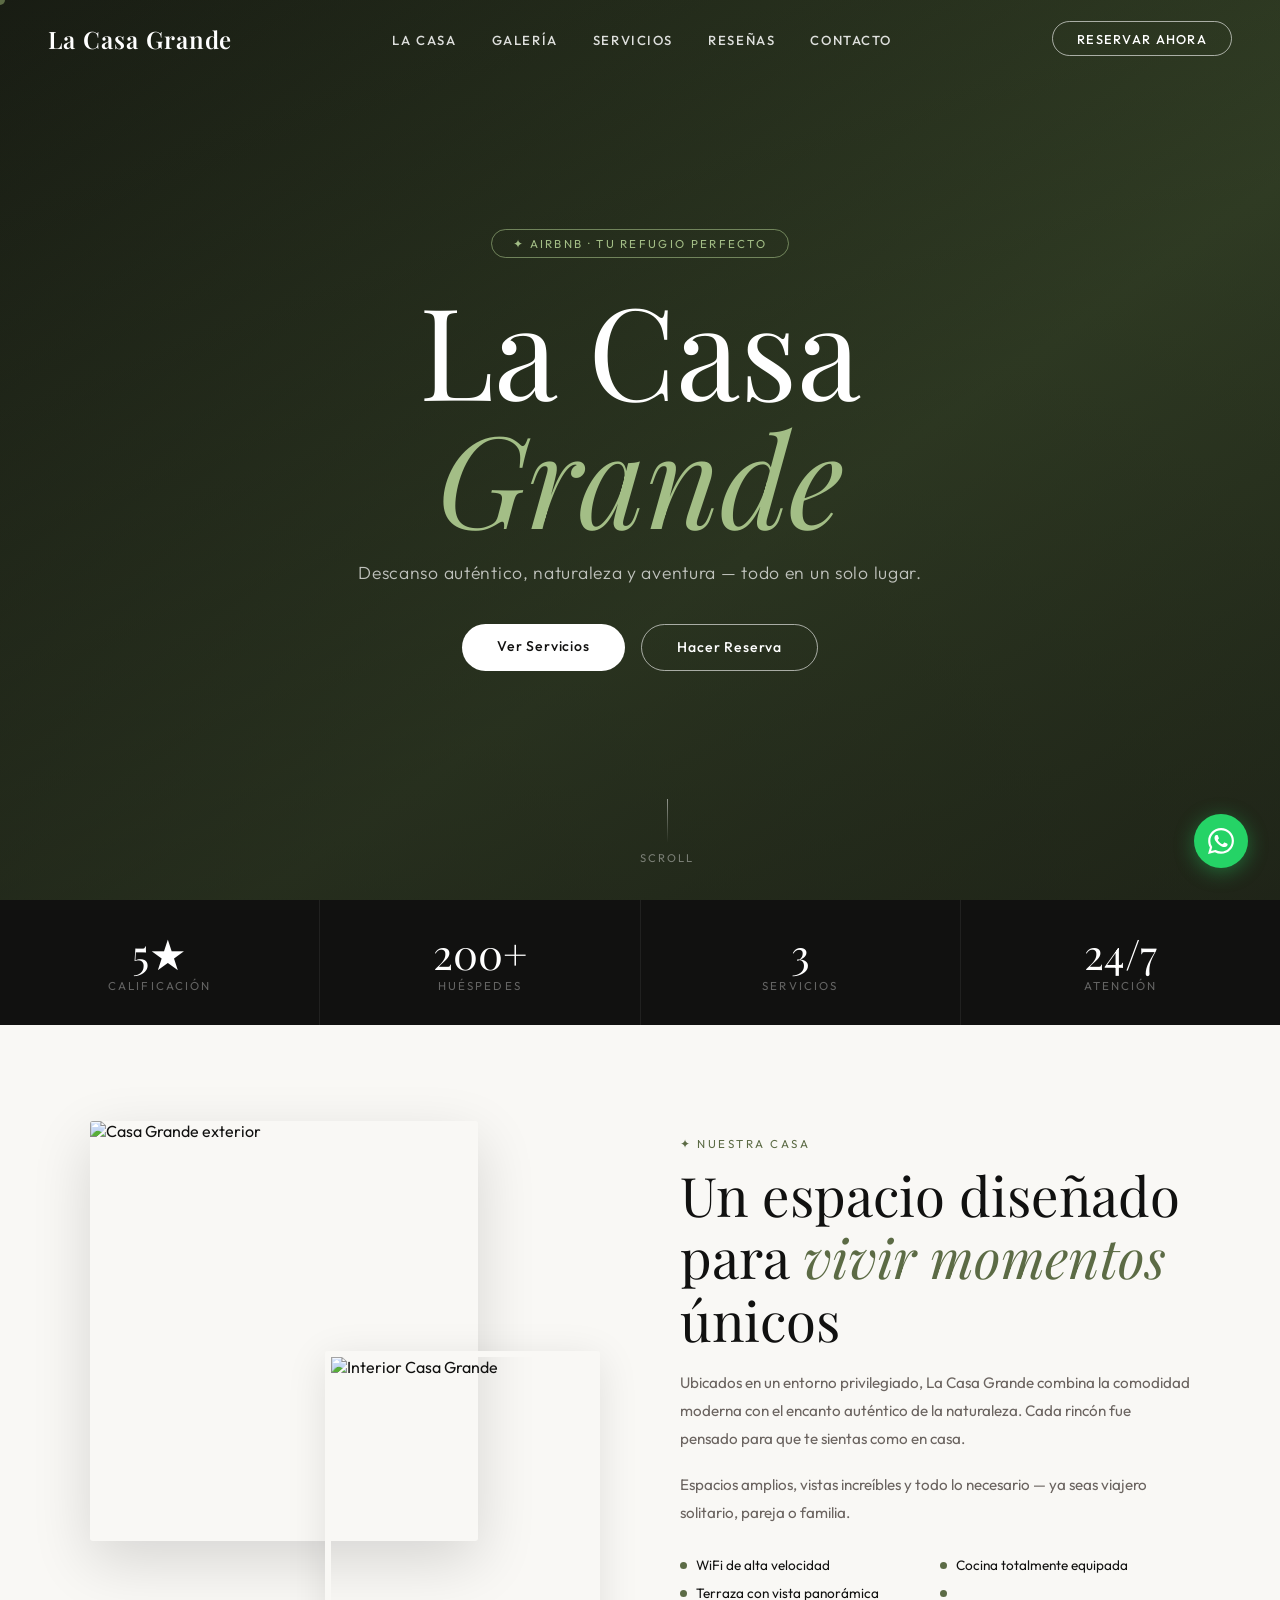
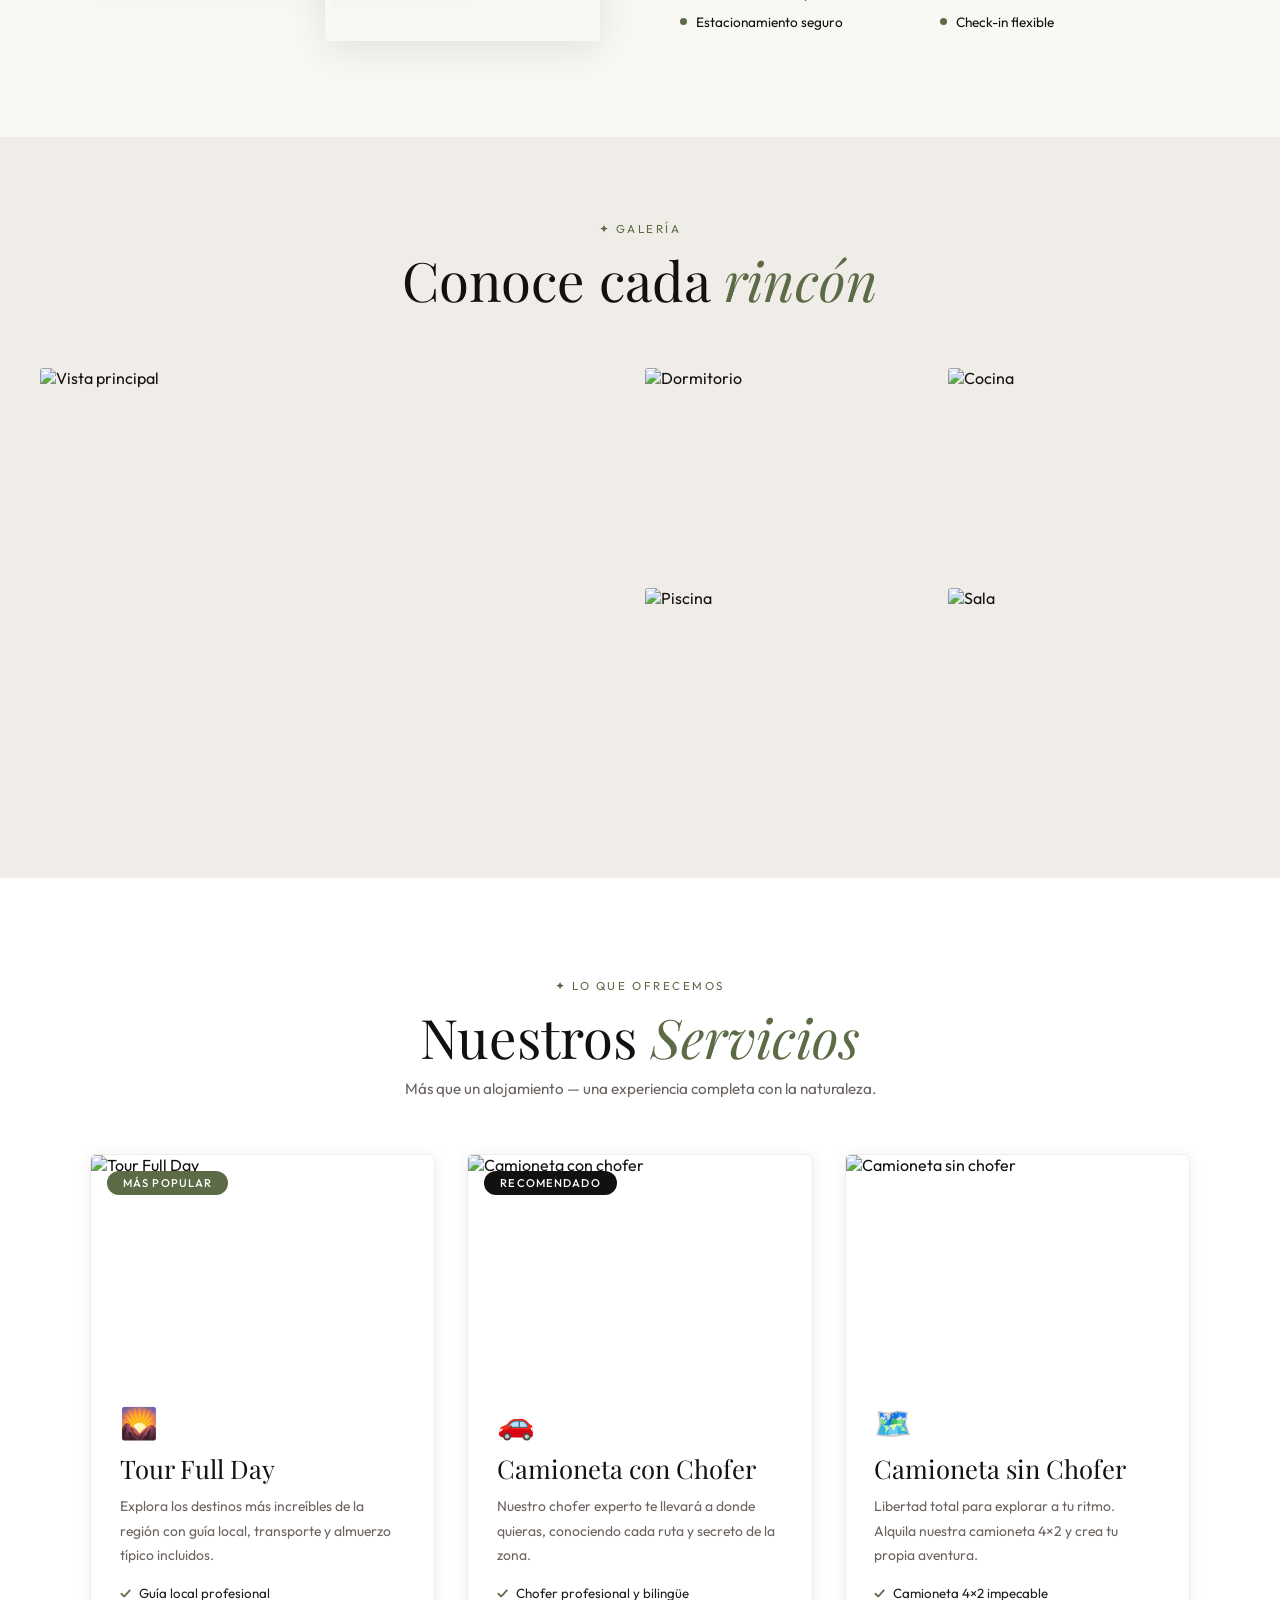
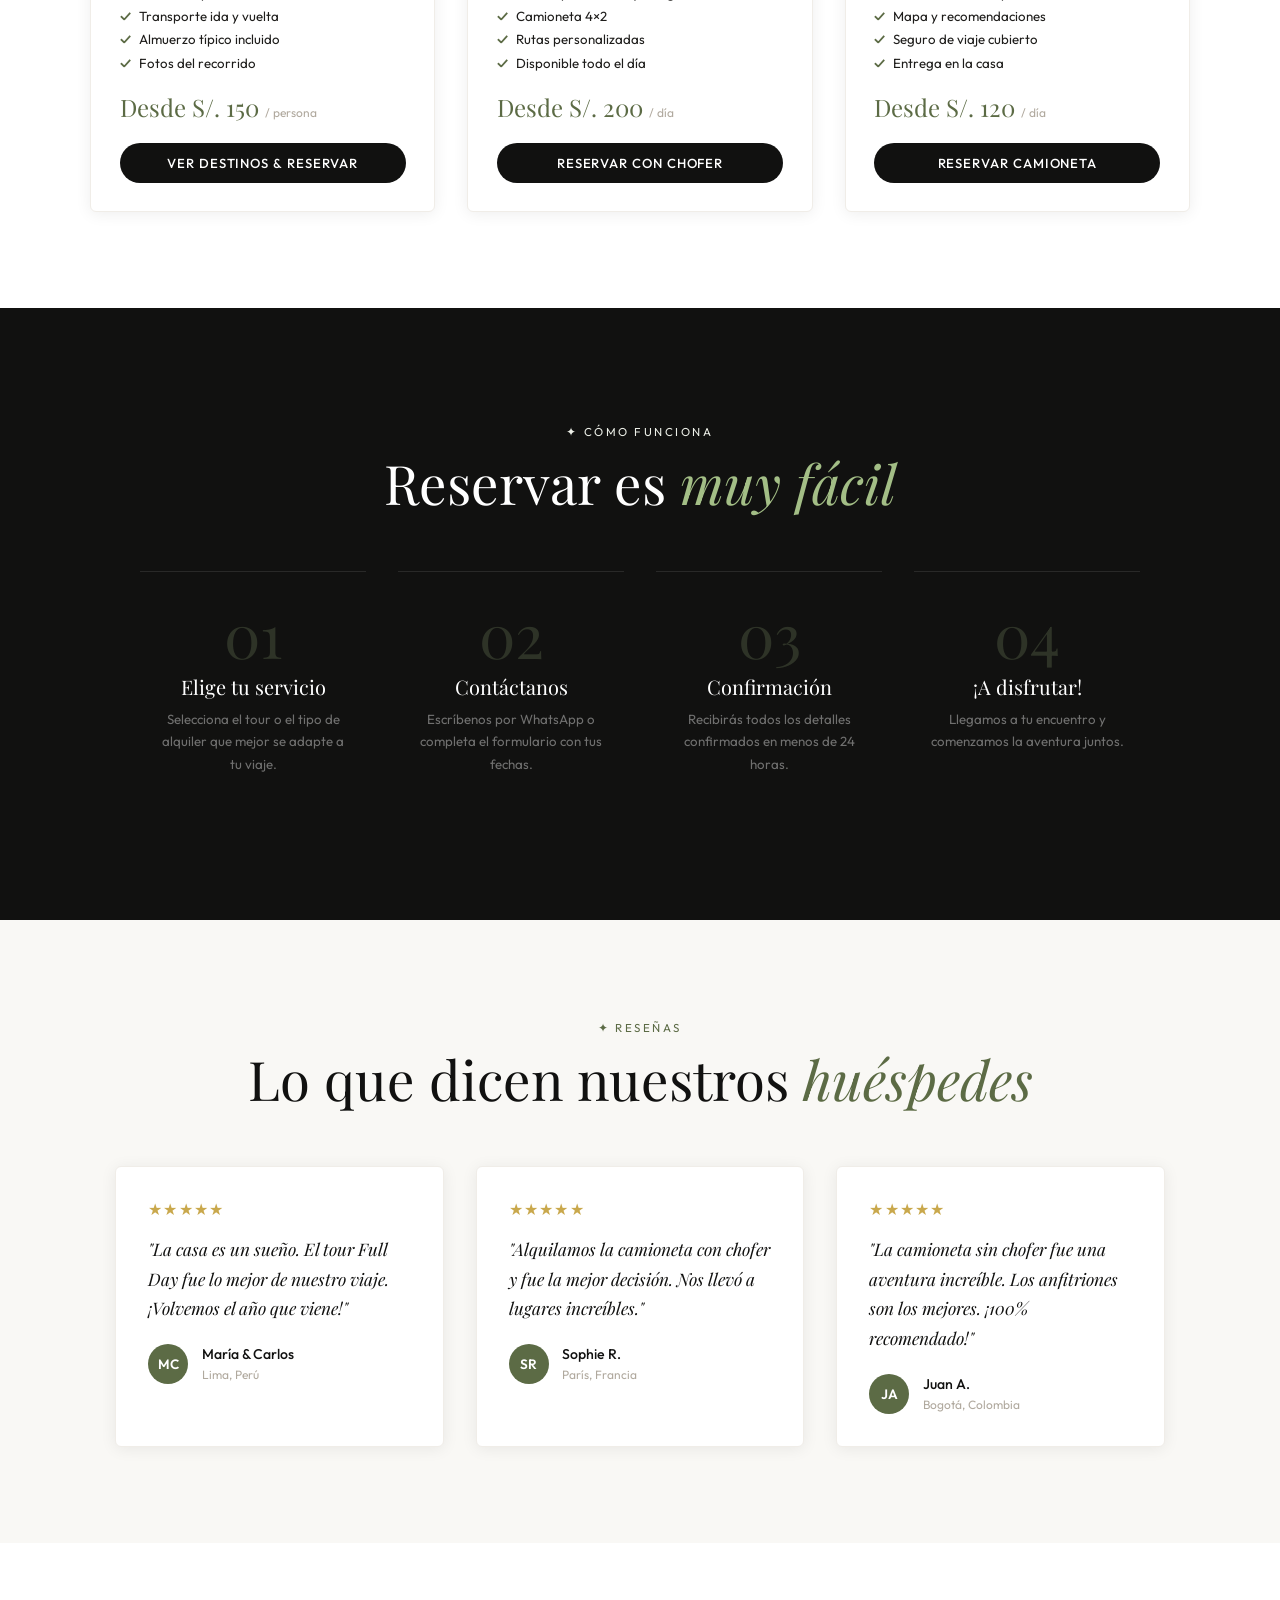
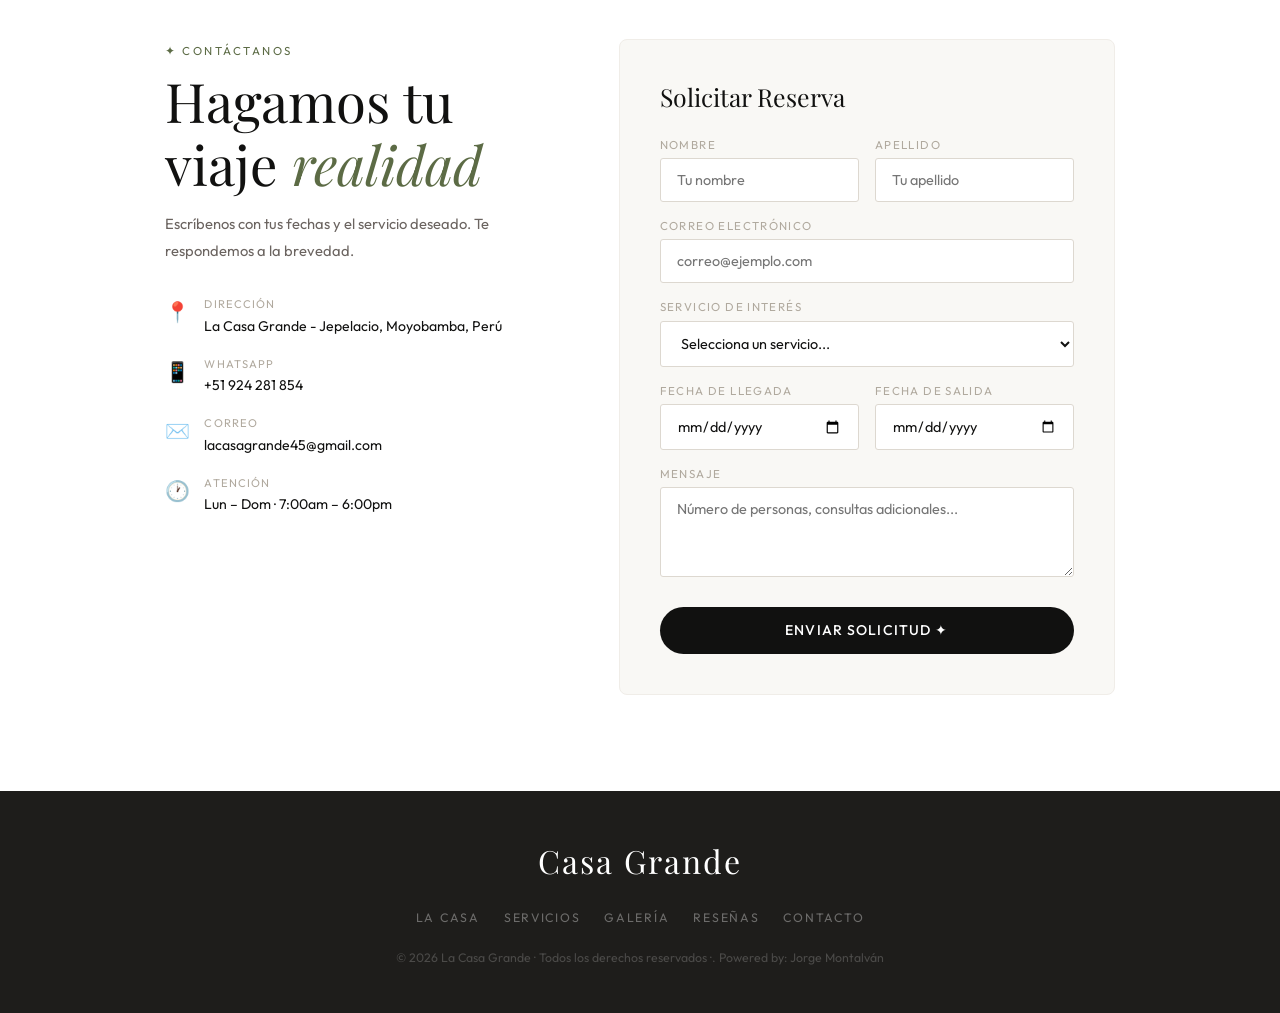
==== commit 4bf22ef0: "Update index.html" ====
--- a/index.html
+++ b/index.html
@@ -168,7 +168,7 @@
             <li>Fotos del recorrido</li>
           </ul>
           <p class="card-precio">Desde S/. 150 <small>/ persona</small></p>
-           <a class="card-btn" href="tours.html">Ver Destinos & Reservar</a>
+           <a class="card-btn" href="Tours.html">Ver Destinos & Reservar</a>
         </div>
       </article>
 
@@ -196,7 +196,7 @@
       <!-- CAMIONETA SIN CHOFER -->
       <article class="card reveal">
         <div class="card-foto">
-          <img src="IMG/image/changan1.png" alt="Camioneta sin chofer" />
+          <img src="https://drive.google.com/file/d/1m0rHKsI8UE11pkCKjL7xswB4a6epLHXv/view?usp=drive_link" alt="Camioneta sin chofer" />
         </div>
         <div class="card-cuerpo">
           <div class="card-icono">🗺️</div>
@@ -396,7 +396,10 @@
         <li><a href="#testimonios">Reseñas</a></li>
         <li><a href="#contacto">Contacto</a></li>
       </ul>
-      <p class="footer-copy">© 2026 La Casa Grande · Todos los derechos reservados · Hecho con ♥</p>
+      <p class="footer-copy">
+    © 2026 La Casa Grande · Todos los derechos reservados ·. Powered by: 
+    <a href="https://www.facebook.com/jorgeramon.montalvanguerra/about" target="_blank">Jorge Montalván</a>
+</p>
     </div>
   </footer>
 
